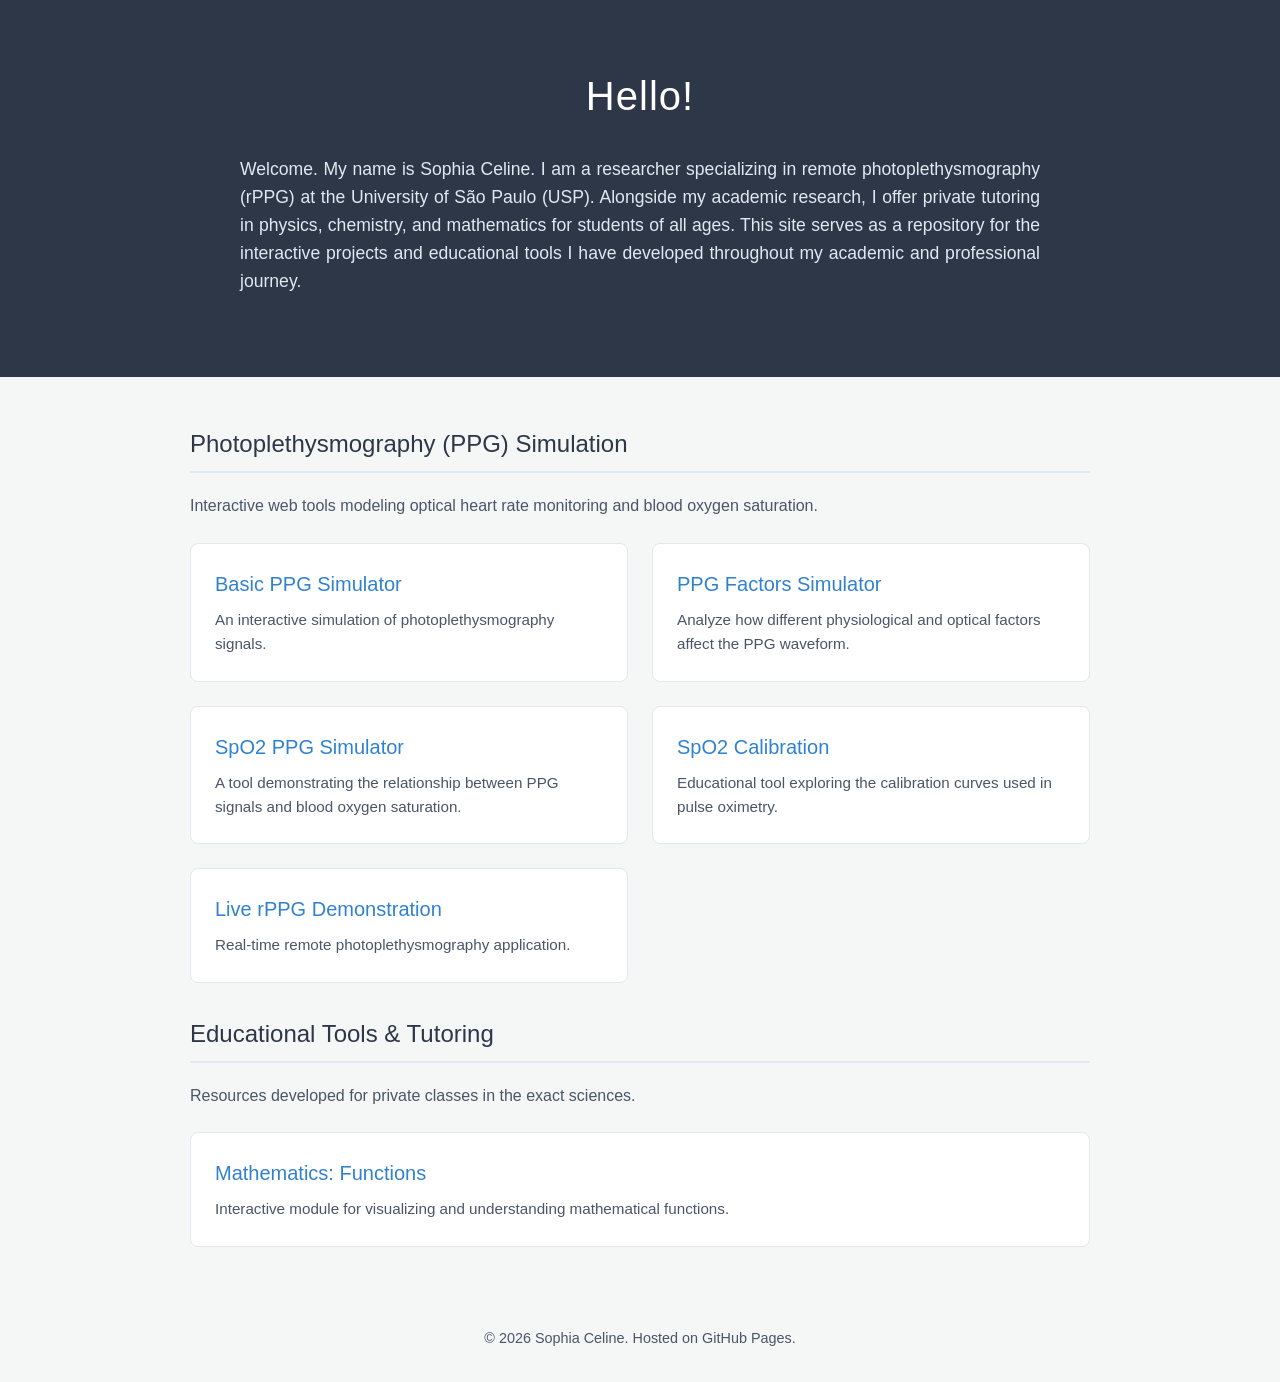
==== index.html @ b1eedf27 "create portifolio" ====
<!DOCTYPE html>
<html lang="en">
<head>
    <meta charset="UTF-8">
    <meta name="viewport" content="width=device-width, initial-scale=1.0">
    <title>Sophia Celine | Portfolio & Educational Tools</title>
    <link rel="icon" type="image/png" href="images/home.png">
    <style>
        :root {
            --bg-color: #f4f7f6;
            --text-main: #2d3748;
            --text-muted: #4a5568;
            --accent-color: #3182ce;
            --card-bg: #ffffff;
            --border-radius: 8px;
        }

        body {
            font-family: 'Segoe UI', Roboto, Helvetica, Arial, sans-serif;
            background-color: var(--bg-color);
            color: var(--text-main);
            line-height: 1.6;
            margin: 0;
            padding: 0;
        }

        header {
            background-color: var(--text-main);
            color: white;
            padding: 4rem 2rem;
            text-align: center;
        }

        .header-content {
            max-width: 800px;
            margin: 0 auto;
        }

        h1 {
            margin-top: 0;
            font-size: 2.5rem;
            font-weight: 300;
            letter-spacing: 1px;
        }

        .intro-text {
            font-size: 1.1rem;
            color: #e2e8f0;
            font-weight: 300;
            text-align: justify;
        }

        main {
            max-width: 900px;
            margin: 3rem auto;
            padding: 0 2rem;
        }

        h2 {
            color: var(--text-main);
            border-bottom: 2px solid #e2e8f0;
            padding-bottom: 0.5rem;
            margin-top: 2rem;
            font-weight: 400;
        }

        .link-grid {
            display: grid;
            grid-template-columns: repeat(auto-fit, minmax(300px, 1fr));
            gap: 1.5rem;
            margin-top: 1.5rem;
        }

        .card {
            background-color: var(--card-bg);
            border: 1px solid #e2e8f0;
            border-radius: var(--border-radius);
            padding: 1.5rem;
            text-decoration: none;
            color: inherit;
            transition: transform 0.2s ease, box-shadow 0.2s ease;
            display: flex;
            flex-direction: column;
        }

        .card:hover {
            transform: translateY(-4px);
            box-shadow: 0 10px 15px -3px rgba(0, 0, 0, 0.1);
            border-color: var(--accent-color);
        }

        .card h3 {
            margin: 0 0 0.5rem 0;
            color: var(--accent-color);
            font-size: 1.25rem;
            font-weight: 500;
        }

        .card p {
            margin: 0;
            color: var(--text-muted);
            font-size: 0.95rem;
        }

        footer {
            text-align: center;
            padding: 2rem;
            color: var(--text-muted);
            font-size: 0.9rem;
            margin-top: 2rem;
        }
    </style>
</head>
<body>

    <header>
        <div class="header-content">
            <h1>Hello!</h1>
            <p class="intro-text">
                Welcome. My name is Sophia Celine. I am a researcher specializing in remote photoplethysmography (rPPG) at the University of São Paulo (USP). Alongside my academic research, I offer private tutoring in physics, chemistry, and mathematics for students of all ages. This site serves as a repository for the interactive projects and educational tools I have developed throughout my academic and professional journey.
            </p>
        </div>
    </header>

    <main>
        <h2>Photoplethysmography (PPG) Simulation</h2>
        <p style="color: var(--text-muted); margin-bottom: 1.5rem;">Interactive web tools modeling optical heart rate monitoring and blood oxygen saturation.</p>
        
        <div class="link-grid">
            <a href="https://sophia-celine.github.io/PPG/simulador_ppg.html" class="card">
                <h3>Basic PPG Simulator</h3>
                <p>An interactive simulation of photoplethysmography signals.</p>
            </a>

            <a href="https://sophia-celine.github.io/PPG/simulador_fatores.html" class="card">
                <h3>PPG Factors Simulator</h3>
                <p>Analyze how different physiological and optical factors affect the PPG waveform.</p>
            </a>

            <a href="https://sophia-celine.github.io/PPG/simulador_spo_2_ppg.html" class="card">
                <h3>SpO2 PPG Simulator</h3>
                <p>A tool demonstrating the relationship between PPG signals and blood oxygen saturation.</p>
            </a>

            <a href="https://sophia-celine.github.io/PPG/simulador_Spo2_calibration.html" class="card">
                <h3>SpO2 Calibration</h3>
                <p>Educational tool exploring the calibration curves used in pulse oximetry.</p>
            </a>

            <a href="https://sophia-celine.github.io/PPG/rppg_live.html" class="card">
                <h3>Live rPPG Demonstration</h3>
                <p>Real-time remote photoplethysmography application.</p>
            </a>
        </div>

        <h2>Educational Tools & Tutoring</h2>
        <p style="color: var(--text-muted); margin-bottom: 1.5rem;">Resources developed for private classes in the exact sciences.</p>

        <div class="link-grid">
            <a href="https://sophia-celine.github.io/aulas_part/Matematica/code/functions.html" class="card">
                <h3>Mathematics: Functions</h3>
                <p>Interactive module for visualizing and understanding mathematical functions.</p>
            </a>
        </div>
    </main>

    <footer>
        &copy; 2026 Sophia Celine. Hosted on GitHub Pages.
    </footer>

</body>
</html>
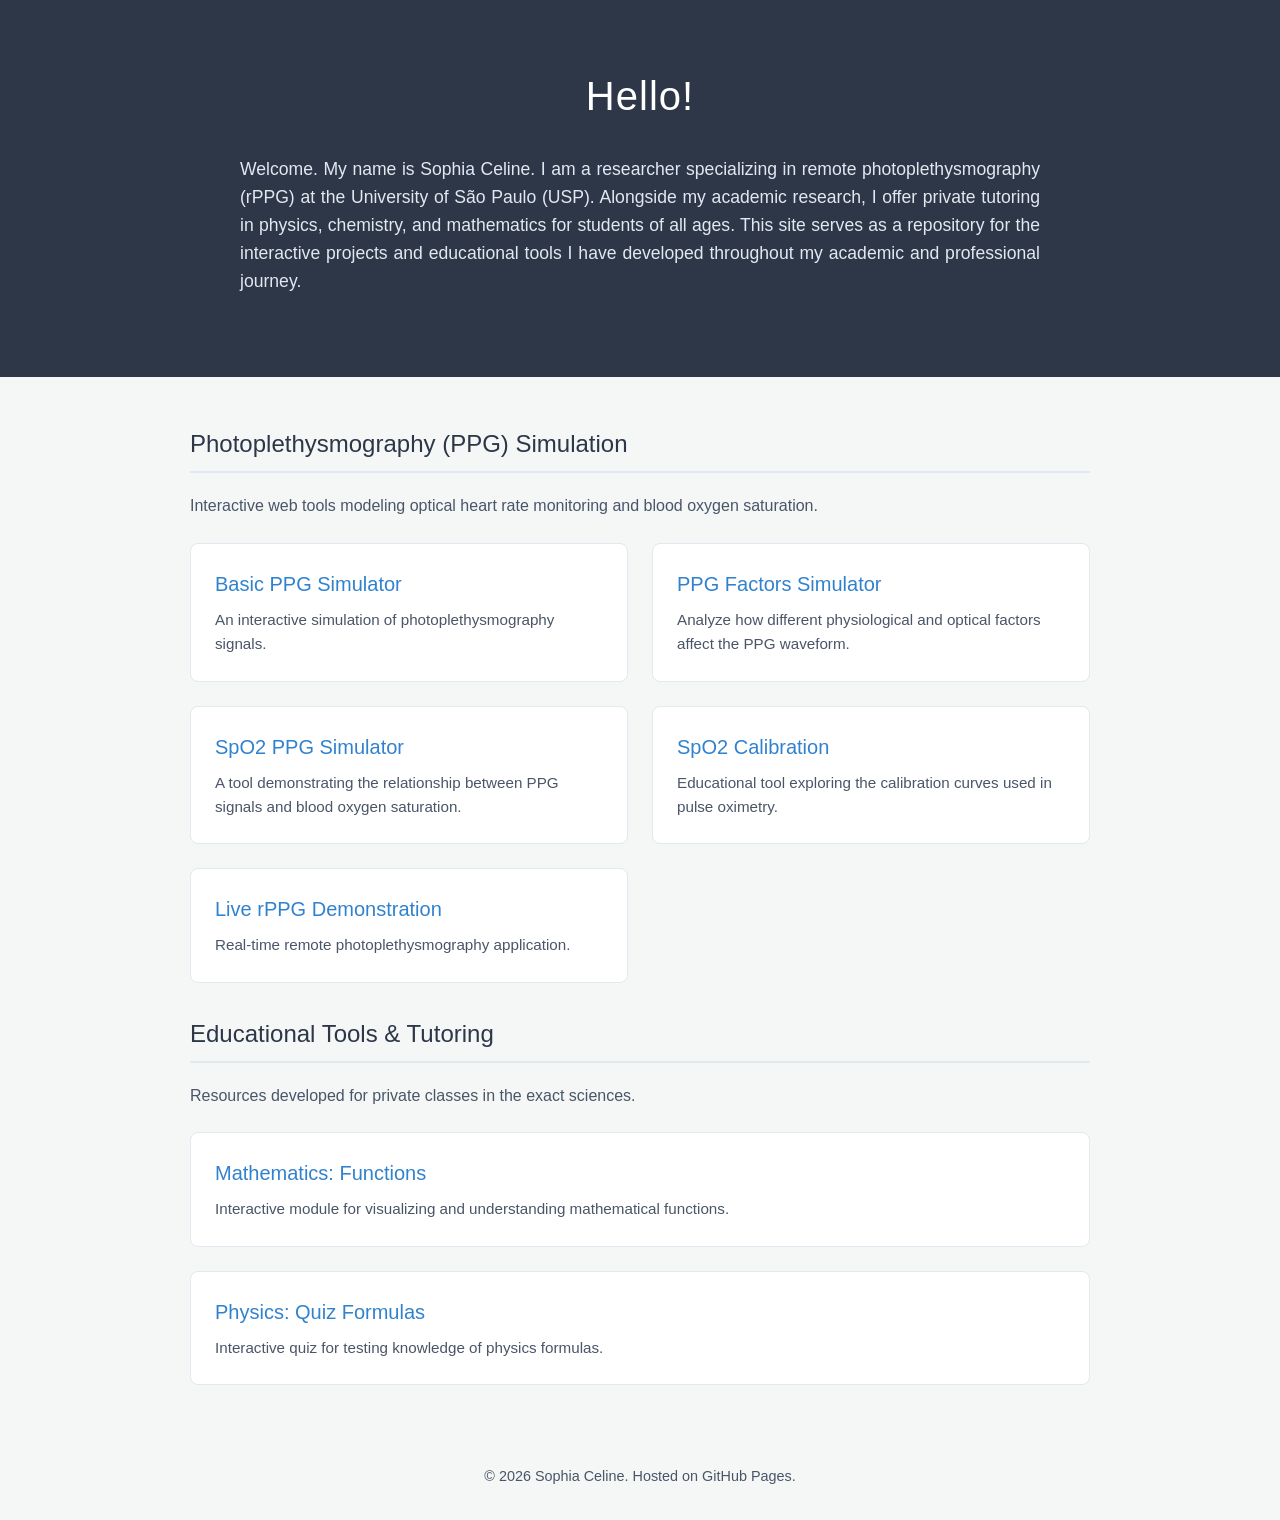
==== commit 14c0ef04: "add edu tools folder" ====
--- a/index.html
+++ b/index.html
@@ -157,9 +157,16 @@
         <p style="color: var(--text-muted); margin-bottom: 1.5rem;">Resources developed for private classes in the exact sciences.</p>
 
         <div class="link-grid">
-            <a href="https://sophia-celine.github.io/aulas_part/Matematica/code/functions.html" class="card">
+            <a href="https://sophia-celine.github.io/educational_tools/math/functions.html" class="card">
                 <h3>Mathematics: Functions</h3>
                 <p>Interactive module for visualizing and understanding mathematical functions.</p>
+            </a>
+        </div>
+
+        <div class="link-grid">
+            <a href="https://sophia-celine.github.io/educational_tools/physics/quiz_formulas.html" class="card">
+                <h3>Physics: Quiz Formulas</h3>
+                <p>Interactive quiz for testing knowledge of physics formulas.</p>
             </a>
         </div>
     </main>
